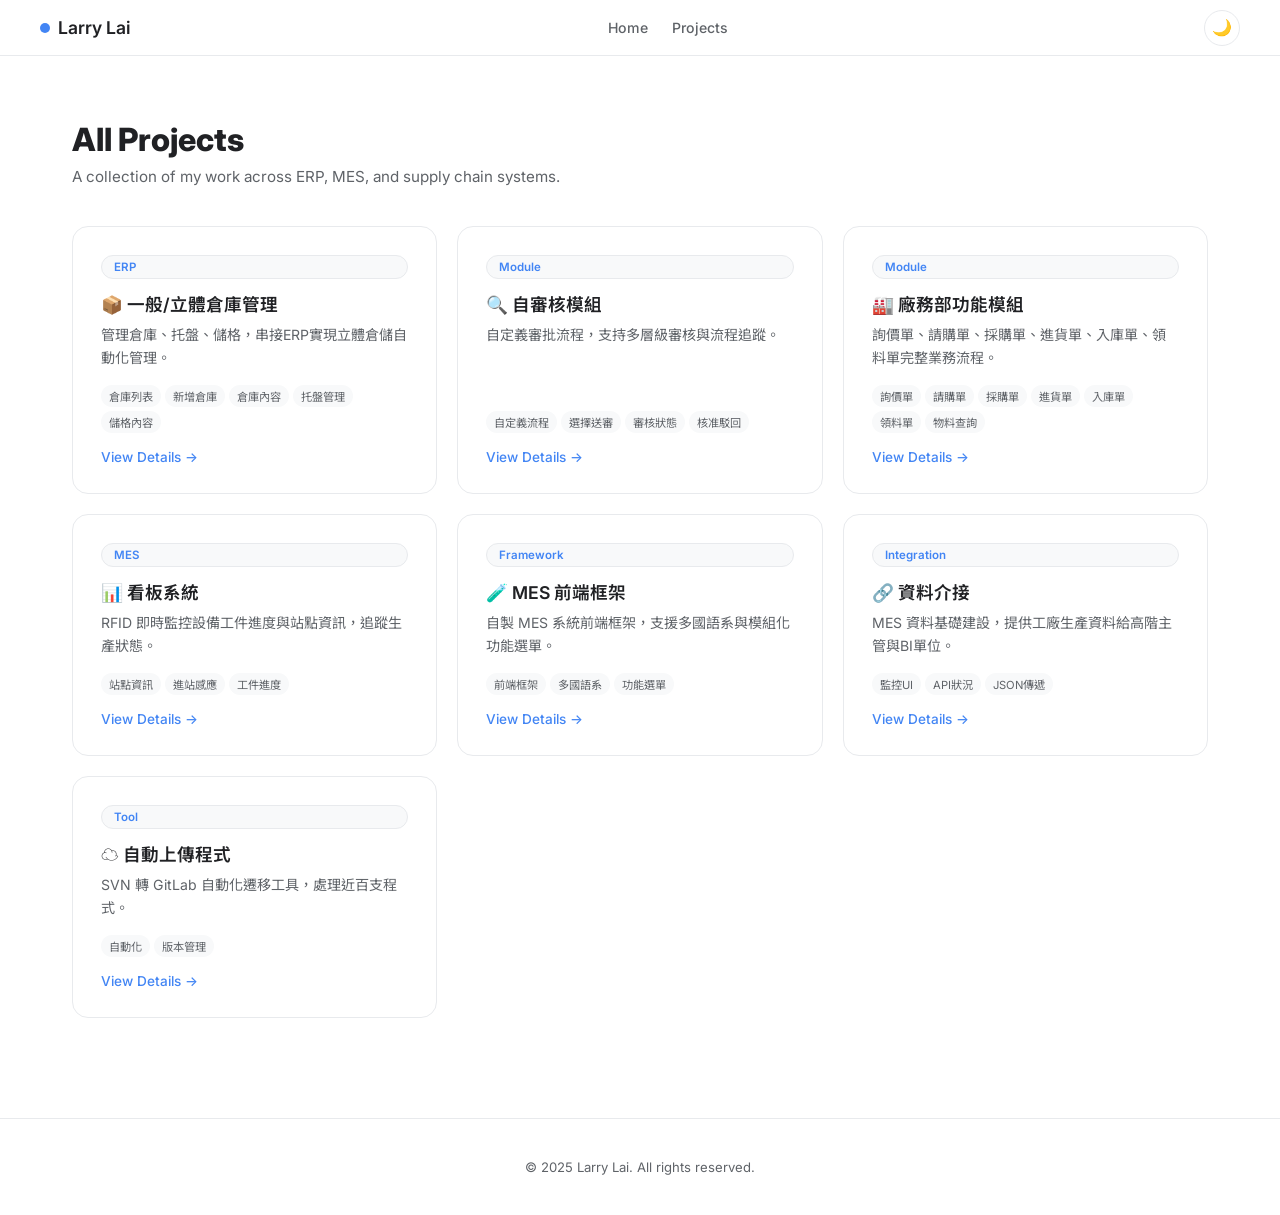
==== projects.html @ b279c8f0 "Add Google-style multi-page design with project detail pages and page transitions" ====
<!DOCTYPE html>
<html lang="zh-TW">
<head>
    <meta charset="UTF-8">
    <meta name="viewport" content="width=device-width, initial-scale=1.0">
    <title>Projects | Larry Lai</title>
    <link href="https://fonts.googleapis.com/css2?family=Inter:wght@300;400;500;600;700;800&family=Noto+Sans+TC:wght@300;400;500;700&display=swap" rel="stylesheet">
    <style>
        *{margin:0;padding:0;box-sizing:border-box}
        :root{--bg:#fff;--text:#202124;--text2:#5f6368;--blue:#4285f4;--border:#e8eaed;--card:#fff;--hover:#f8f9fa}
        [data-theme="dark"]{--bg:#1a1a1a;--text:#e8eaed;--text2:#9aa0a6;--border:#3c4043;--card:#2d2d2d;--hover:#383838}
        body{background:var(--bg);color:var(--text);font-family:'Inter','Noto Sans TC',sans-serif;transition:background 0.3s,color 0.3s}
        .page-wrap{animation:fadeUp 0.5s ease}
        .page-exit{animation:fadeOut 0.3s ease forwards}
        @keyframes fadeUp{from{opacity:0;transform:translateY(20px)}to{opacity:1;transform:translateY(0)}}
        @keyframes fadeOut{from{opacity:1}to{opacity:0}}
        .nav{position:fixed;top:0;left:0;right:0;z-index:100;background:var(--bg);border-bottom:1px solid var(--border);height:56px;display:flex;align-items:center;padding:0 32px}
        .nav-inner{max-width:1200px;margin:0 auto;width:100%;display:flex;align-items:center;justify-content:space-between}
        .nav-brand{display:flex;align-items:center;gap:8px;text-decoration:none;color:var(--text);font-weight:600;font-size:1.1rem}
        .nav-brand .dot{width:10px;height:10px;border-radius:50%;background:var(--blue)}
        .nav-links{display:flex;gap:24px;align-items:center}
        .nav-links a{color:var(--text2);text-decoration:none;font-size:0.88rem;font-weight:500;transition:color 0.2s}
        .nav-links a:hover{color:var(--blue)}
        .theme-toggle{width:36px;height:36px;border-radius:50%;border:1px solid var(--border);background:var(--card);cursor:pointer;font-size:1rem;display:flex;align-items:center;justify-content:center;transition:all 0.2s}
        .theme-toggle:hover{background:var(--hover)}
        .content{padding:120px 32px 60px;max-width:1200px;margin:0 auto}
        h1{font-size:2rem;font-weight:800;margin-bottom:8px}
        .subtitle{color:var(--text2);font-size:0.95rem;margin-bottom:40px}
        .grid{display:grid;grid-template-columns:repeat(auto-fit,minmax(320px,1fr));gap:20px}
        .card{padding:28px;border-radius:16px;border:1px solid var(--border);transition:all 0.3s;text-decoration:none;color:var(--text);display:flex;flex-direction:column}
        .card:hover{border-color:var(--blue);transform:translateY(-3px);box-shadow:0 8px 24px rgba(66,133,244,0.1)}
        .card .tag{display:inline-block;padding:4px 12px;border-radius:980px;background:var(--hover);color:var(--blue);font-size:0.72rem;font-weight:600;margin-bottom:12px;border:1px solid var(--border)}
        .card h3{font-size:1.1rem;font-weight:600;margin-bottom:8px}
        .card p{font-size:0.88rem;color:var(--text2);line-height:1.6;flex:1}
        .card .sections{margin-top:16px;display:flex;flex-wrap:wrap;gap:4px}
        .card .sec-tag{font-size:0.7rem;padding:3px 8px;border-radius:980px;background:var(--hover);color:var(--text2)}
        .card .arrow{margin-top:16px;color:var(--blue);font-size:0.85rem;font-weight:500;transition:transform 0.2s}
        .card:hover .arrow{transform:translateX(4px)}
        .footer{text-align:center;padding:40px 32px;border-top:1px solid var(--border);margin-top:40px;color:var(--text2);font-size:0.82rem}
        .reveal{opacity:0;transform:translateY(20px);transition:all 0.5s ease}
        .reveal.visible{opacity:1;transform:translateY(0)}
        .ripple{position:fixed;pointer-events:none;border-radius:50%;background:rgba(66,133,244,0.15);animation:rippleOut 0.6s ease-out forwards;z-index:9999}
        @keyframes rippleOut{0%{width:0;height:0;opacity:1}100%{width:80px;height:80px;opacity:0}}
        @media(max-width:768px){.nav{padding:0 16px}.content{padding:100px 16px 40px}.grid{grid-template-columns:1fr}}
    </style>
</head>
<body>
<div class="page-wrap" id="pageWrap">
<nav class="nav"><div class="nav-inner">
    <a href="../index.html" class="nav-brand" onclick="return pageNav(event,this)"><span class="dot"></span>Larry Lai</a>
    <div class="nav-links"><a href="../index.html" onclick="return pageNav(event,this)">Home</a><a href="projects.html">Projects</a></div>
    <button class="theme-toggle" id="themeBtn">&#x1F319;</button>
</div></nav>
<div class="content">
    <h1 class="reveal">All Projects</h1>
    <p class="subtitle reveal">A collection of my work across ERP, MES, and supply chain systems.</p>
    <div class="grid">
        <a href="projects/warehouse.html" class="card reveal" onclick="return pageNav(event,this)">
            <span class="tag">ERP</span><h3>&#x1F4E6; 一般/立體倉庫管理</h3>
            <p>管理倉庫、托盤、儲格，串接ERP實現立體倉儲自動化管理。</p>
            <div class="sections"><span class="sec-tag">倉庫列表</span><span class="sec-tag">新增倉庫</span><span class="sec-tag">倉庫內容</span><span class="sec-tag">托盤管理</span><span class="sec-tag">儲格內容</span></div>
            <span class="arrow">View Details &rarr;</span>
        </a>
        <a href="projects/review.html" class="card reveal" onclick="return pageNav(event,this)">
            <span class="tag">Module</span><h3>&#x1F50D; 自審核模組</h3>
            <p>自定義審批流程，支持多層級審核與流程追蹤。</p>
            <div class="sections"><span class="sec-tag">自定義流程</span><span class="sec-tag">選擇送審</span><span class="sec-tag">審核狀態</span><span class="sec-tag">核准駁回</span></div>
            <span class="arrow">View Details &rarr;</span>
        </a>
        <a href="projects/factory.html" class="card reveal" onclick="return pageNav(event,this)">
            <span class="tag">Module</span><h3>&#x1F3ED; 廠務部功能模組</h3>
            <p>詢價單、請購單、採購單、進貨單、入庫單、領料單完整業務流程。</p>
            <div class="sections"><span class="sec-tag">詢價單</span><span class="sec-tag">請購單</span><span class="sec-tag">採購單</span><span class="sec-tag">進貨單</span><span class="sec-tag">入庫單</span><span class="sec-tag">領料單</span><span class="sec-tag">物料查詢</span></div>
            <span class="arrow">View Details &rarr;</span>
        </a>
        <a href="projects/kanban.html" class="card reveal" onclick="return pageNav(event,this)">
            <span class="tag">MES</span><h3>&#x1F4CA; 看板系統</h3>
            <p>RFID 即時監控設備工件進度與站點資訊，追蹤生產狀態。</p>
            <div class="sections"><span class="sec-tag">站點資訊</span><span class="sec-tag">進站感應</span><span class="sec-tag">工件進度</span></div>
            <span class="arrow">View Details &rarr;</span>
        </a>
        <a href="projects/mes.html" class="card reveal" onclick="return pageNav(event,this)">
            <span class="tag">Framework</span><h3>&#x1F9EA; MES 前端框架</h3>
            <p>自製 MES 系統前端框架，支援多國語系與模組化功能選單。</p>
            <div class="sections"><span class="sec-tag">前端框架</span><span class="sec-tag">多國語系</span><span class="sec-tag">功能選單</span></div>
            <span class="arrow">View Details &rarr;</span>
        </a>
        <a href="projects/dataFoundation.html" class="card reveal" onclick="return pageNav(event,this)">
            <span class="tag">Integration</span><h3>&#x1F517; 資料介接</h3>
            <p>MES 資料基礎建設，提供工廠生產資料給高階主管與BI單位。</p>
            <div class="sections"><span class="sec-tag">監控UI</span><span class="sec-tag">API狀況</span><span class="sec-tag">JSON傳遞</span></div>
            <span class="arrow">View Details &rarr;</span>
        </a>
        <a href="projects/autoPush.html" class="card reveal" onclick="return pageNav(event,this)">
            <span class="tag">Tool</span><h3>&#x2601;&#xFE0F; 自動上傳程式</h3>
            <p>SVN 轉 GitLab 自動化遷移工具，處理近百支程式。</p>
            <div class="sections"><span class="sec-tag">自動化</span><span class="sec-tag">版本管理</span></div>
            <span class="arrow">View Details &rarr;</span>
        </a>
    </div>
</div>
<footer class="footer">&copy; 2025 Larry Lai. All rights reserved.</footer>
</div>
<script>
var btn=document.getElementById('themeBtn'),dark=false;
btn.addEventListener('click',function(){dark=!dark;document.documentElement.setAttribute('data-theme',dark?'dark':'');btn.innerHTML=dark?'\u2600\uFE0F':'\uD83C\uDF19'});
var obs=new IntersectionObserver(function(e){e.forEach(function(x){if(x.isIntersecting)x.target.classList.add('visible')})},{threshold:0.1});
document.querySelectorAll('.reveal').forEach(function(el){obs.observe(el)});
function pageNav(e,el){e.preventDefault();var w=document.getElementById('pageWrap');w.classList.add('page-exit');setTimeout(function(){window.location.href=el.href},300);return false}
document.addEventListener('click',function(e){var r=document.createElement('div');r.className='ripple';r.style.left=(e.clientX-40)+'px';r.style.top=(e.clientY-40)+'px';document.body.appendChild(r);setTimeout(function(){r.remove()},600)});
</script>
</body>
</html>
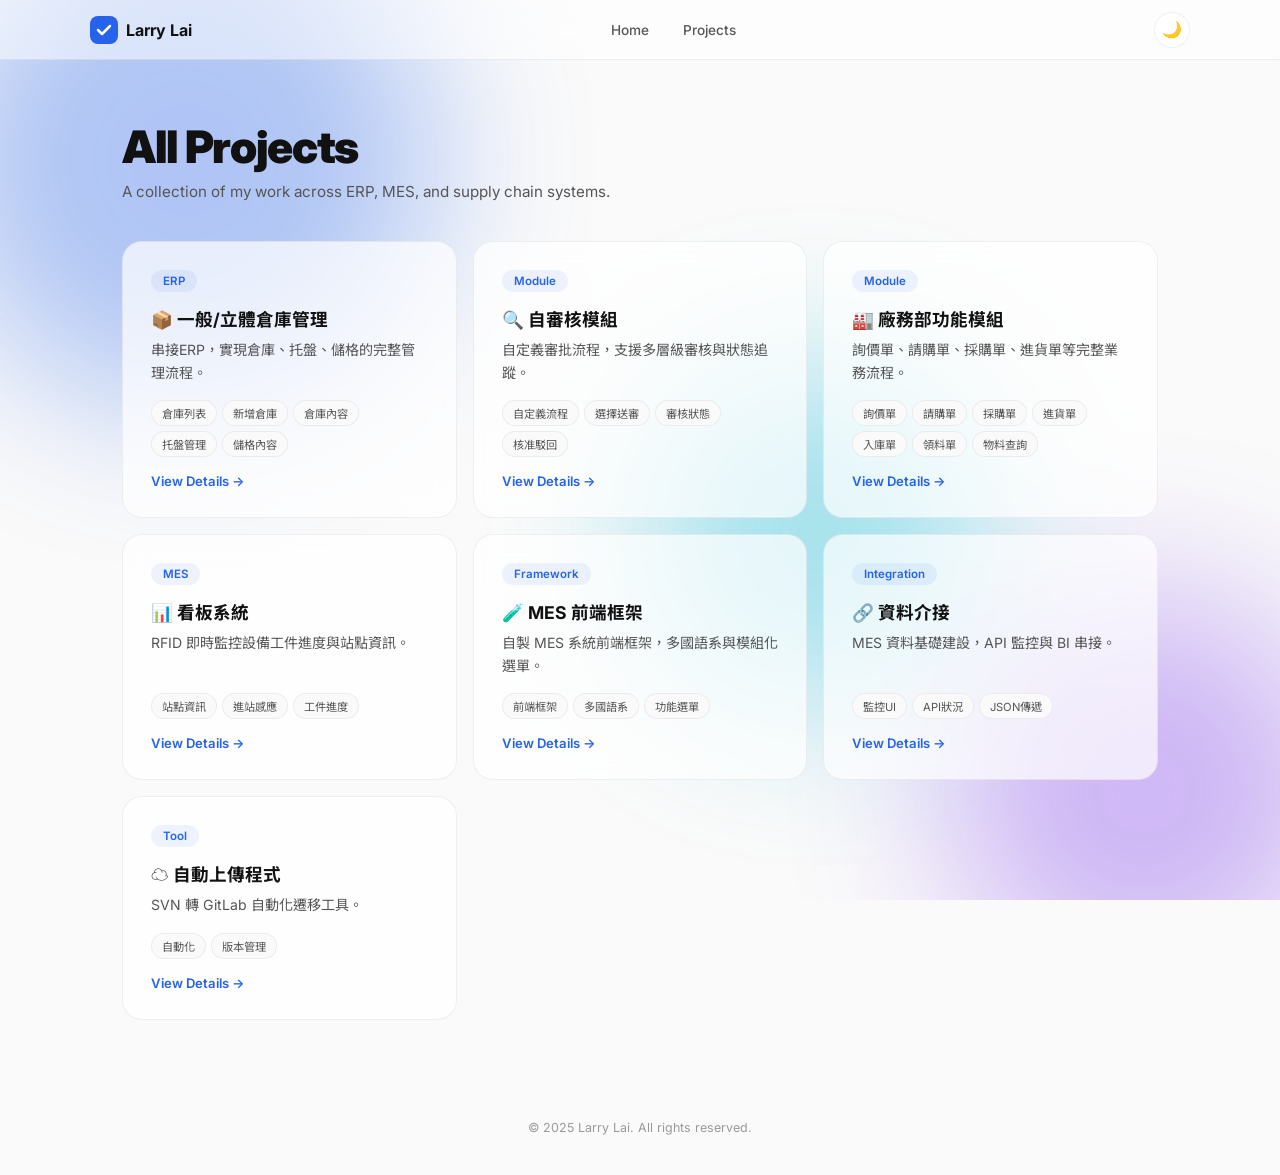
==== commit 18f7d491: "Premium redesign: animated orbs, glass morphism, gradient accents, cursor glow, improved typography" ====
--- a/projects.html
+++ b/projects.html
@@ -4,96 +4,109 @@
     <meta charset="UTF-8">
     <meta name="viewport" content="width=device-width, initial-scale=1.0">
     <title>Projects | Larry Lai</title>
-    <link href="https://fonts.googleapis.com/css2?family=Inter:wght@300;400;500;600;700;800&family=Noto+Sans+TC:wght@300;400;500;700&display=swap" rel="stylesheet">
+    <link href="https://fonts.googleapis.com/css2?family=Inter:wght@300;400;500;600;700;800;900&family=Noto+Sans+TC:wght@300;400;500;700&display=swap" rel="stylesheet">
     <style>
         *{margin:0;padding:0;box-sizing:border-box}
-        :root{--bg:#fff;--text:#202124;--text2:#5f6368;--blue:#4285f4;--border:#e8eaed;--card:#fff;--hover:#f8f9fa}
-        [data-theme="dark"]{--bg:#1a1a1a;--text:#e8eaed;--text2:#9aa0a6;--border:#3c4043;--card:#2d2d2d;--hover:#383838}
-        body{background:var(--bg);color:var(--text);font-family:'Inter','Noto Sans TC',sans-serif;transition:background 0.3s,color 0.3s}
-        .page-wrap{animation:fadeUp 0.5s ease}
-        .page-exit{animation:fadeOut 0.3s ease forwards}
-        @keyframes fadeUp{from{opacity:0;transform:translateY(20px)}to{opacity:1;transform:translateY(0)}}
-        @keyframes fadeOut{from{opacity:1}to{opacity:0}}
-        .nav{position:fixed;top:0;left:0;right:0;z-index:100;background:var(--bg);border-bottom:1px solid var(--border);height:56px;display:flex;align-items:center;padding:0 32px}
-        .nav-inner{max-width:1200px;margin:0 auto;width:100%;display:flex;align-items:center;justify-content:space-between}
-        .nav-brand{display:flex;align-items:center;gap:8px;text-decoration:none;color:var(--text);font-weight:600;font-size:1.1rem}
-        .nav-brand .dot{width:10px;height:10px;border-radius:50%;background:var(--blue)}
-        .nav-links{display:flex;gap:24px;align-items:center}
-        .nav-links a{color:var(--text2);text-decoration:none;font-size:0.88rem;font-weight:500;transition:color 0.2s}
-        .nav-links a:hover{color:var(--blue)}
-        .theme-toggle{width:36px;height:36px;border-radius:50%;border:1px solid var(--border);background:var(--card);cursor:pointer;font-size:1rem;display:flex;align-items:center;justify-content:center;transition:all 0.2s}
-        .theme-toggle:hover{background:var(--hover)}
-        .content{padding:120px 32px 60px;max-width:1200px;margin:0 auto}
-        h1{font-size:2rem;font-weight:800;margin-bottom:8px}
-        .subtitle{color:var(--text2);font-size:0.95rem;margin-bottom:40px}
-        .grid{display:grid;grid-template-columns:repeat(auto-fit,minmax(320px,1fr));gap:20px}
-        .card{padding:28px;border-radius:16px;border:1px solid var(--border);transition:all 0.3s;text-decoration:none;color:var(--text);display:flex;flex-direction:column}
-        .card:hover{border-color:var(--blue);transform:translateY(-3px);box-shadow:0 8px 24px rgba(66,133,244,0.1)}
-        .card .tag{display:inline-block;padding:4px 12px;border-radius:980px;background:var(--hover);color:var(--blue);font-size:0.72rem;font-weight:600;margin-bottom:12px;border:1px solid var(--border)}
-        .card h3{font-size:1.1rem;font-weight:600;margin-bottom:8px}
-        .card p{font-size:0.88rem;color:var(--text2);line-height:1.6;flex:1}
-        .card .sections{margin-top:16px;display:flex;flex-wrap:wrap;gap:4px}
-        .card .sec-tag{font-size:0.7rem;padding:3px 8px;border-radius:980px;background:var(--hover);color:var(--text2)}
-        .card .arrow{margin-top:16px;color:var(--blue);font-size:0.85rem;font-weight:500;transition:transform 0.2s}
-        .card:hover .arrow{transform:translateX(4px)}
-        .footer{text-align:center;padding:40px 32px;border-top:1px solid var(--border);margin-top:40px;color:var(--text2);font-size:0.82rem}
-        .reveal{opacity:0;transform:translateY(20px);transition:all 0.5s ease}
+        :root{--bg:#fafafa;--text:#111;--text2:#555;--text3:#999;--accent:#2563eb;--accent2:#7c3aed;--accent3:#06b6d4;--card:rgba(255,255,255,0.7);--card-border:rgba(0,0,0,0.06);--glass:rgba(255,255,255,0.5)}
+        [data-theme="dark"]{--bg:#0a0a0f;--text:#f0f0f5;--text2:#aaa;--text3:#666;--accent:#60a5fa;--accent2:#a78bfa;--accent3:#22d3ee;--card:rgba(255,255,255,0.04);--card-border:rgba(255,255,255,0.08);--glass:rgba(255,255,255,0.03)}
+        body{background:var(--bg);color:var(--text);font-family:'Inter','Noto Sans TC',sans-serif;transition:background 0.5s,color 0.5s;overflow-x:hidden}
+        .orbs{position:fixed;top:0;left:0;width:100%;height:100%;pointer-events:none;z-index:0;overflow:hidden}
+        .orb{position:absolute;border-radius:50%;filter:blur(80px);opacity:0.35;animation:orbFloat 20s ease-in-out infinite}
+        .orb-1{width:500px;height:500px;background:#2563eb;top:-10%;left:-5%}
+        .orb-2{width:400px;height:400px;background:#7c3aed;bottom:-10%;right:-5%;animation-delay:-7s}
+        .orb-3{width:350px;height:350px;background:#06b6d4;top:40%;left:50%;animation-delay:-14s}
+        [data-theme="dark"] .orb{opacity:0.15}
+        @keyframes orbFloat{0%,100%{transform:translate(0,0) scale(1)}25%{transform:translate(30px,-40px) scale(1.1)}50%{transform:translate(-20px,30px) scale(0.95)}75%{transform:translate(40px,20px) scale(1.05)}}
+        .page-wrap{position:relative;z-index:1;animation:pageIn 0.6s cubic-bezier(0.16,1,0.3,1)}
+        .page-exit{animation:pageOut 0.3s ease forwards}
+        @keyframes pageIn{from{opacity:0;transform:translateY(24px)}to{opacity:1;transform:translateY(0)}}
+        @keyframes pageOut{to{opacity:0;transform:translateY(-12px)}}
+        .nav{position:fixed;top:0;left:0;right:0;z-index:100;height:60px;display:flex;align-items:center;padding:0 32px;background:var(--glass);backdrop-filter:blur(20px);-webkit-backdrop-filter:blur(20px);border-bottom:1px solid var(--card-border)}
+        .nav-inner{max-width:1100px;margin:0 auto;width:100%;display:flex;align-items:center;justify-content:space-between}
+        .nav-brand{text-decoration:none;font-weight:700;font-size:1rem;color:var(--text);display:flex;align-items:center;gap:8px}
+        .nav-brand svg{width:28px;height:28px}
+        .nav-links{display:flex;gap:6px;align-items:center}
+        .nav-links a{color:var(--text2);text-decoration:none;font-size:0.85rem;font-weight:500;padding:6px 14px;border-radius:980px;transition:all 0.2s}
+        .nav-links a:hover{color:var(--accent)}
+        .theme-toggle{width:36px;height:36px;border-radius:50%;border:1px solid var(--card-border);background:var(--card);cursor:pointer;font-size:1rem;display:flex;align-items:center;justify-content:center;transition:all 0.3s}
+        .theme-toggle:hover{transform:rotate(30deg) scale(1.1)}
+        .content{padding:120px 32px 60px;max-width:1100px;margin:0 auto}
+        .page-title{font-size:clamp(2rem,4vw,2.8rem);font-weight:900;letter-spacing:-0.03em;margin-bottom:8px}
+        .page-sub{color:var(--text2);font-size:0.95rem;margin-bottom:40px}
+        .grid{display:grid;grid-template-columns:repeat(auto-fit,minmax(320px,1fr));gap:16px}
+        .card{padding:28px;border-radius:20px;background:var(--card);border:1px solid var(--card-border);backdrop-filter:blur(12px);transition:all 0.4s cubic-bezier(0.16,1,0.3,1);text-decoration:none;color:var(--text);display:flex;flex-direction:column;position:relative;overflow:hidden}
+        .card::after{content:'';position:absolute;inset:0;border-radius:20px;background:linear-gradient(135deg,rgba(37,99,235,0.05),rgba(124,58,237,0.05));opacity:0;transition:opacity 0.3s}
+        .card:hover{border-color:var(--accent);transform:translateY(-4px);box-shadow:0 12px 40px rgba(37,99,235,0.08)}
+        .card:hover::after{opacity:1}
+        .card .tag{display:inline-block;padding:4px 12px;border-radius:980px;background:rgba(37,99,235,0.08);color:var(--accent);font-size:0.72rem;font-weight:600;margin-bottom:14px;position:relative;z-index:1;width:fit-content}
+        .card h3{font-size:1.1rem;font-weight:700;margin-bottom:8px;position:relative;z-index:1}
+        .card p{font-size:0.88rem;color:var(--text2);line-height:1.6;flex:1;position:relative;z-index:1}
+        .card .sections{margin-top:16px;display:flex;flex-wrap:wrap;gap:5px;position:relative;z-index:1}
+        .card .sec-tag{font-size:0.7rem;padding:4px 10px;border-radius:980px;background:var(--bg);color:var(--text2);border:1px solid var(--card-border)}
+        .card .arrow{margin-top:16px;color:var(--accent);font-size:0.82rem;font-weight:600;transition:gap 0.3s;display:inline-flex;align-items:center;gap:4px;position:relative;z-index:1}
+        .card:hover .arrow{gap:8px}
+        .footer{text-align:center;padding:40px 32px;color:var(--text3);font-size:0.78rem}
+        .reveal{opacity:0;transform:translateY(20px);transition:all 0.6s cubic-bezier(0.16,1,0.3,1)}
         .reveal.visible{opacity:1;transform:translateY(0)}
-        .ripple{position:fixed;pointer-events:none;border-radius:50%;background:rgba(66,133,244,0.15);animation:rippleOut 0.6s ease-out forwards;z-index:9999}
-        @keyframes rippleOut{0%{width:0;height:0;opacity:1}100%{width:80px;height:80px;opacity:0}}
-        @media(max-width:768px){.nav{padding:0 16px}.content{padding:100px 16px 40px}.grid{grid-template-columns:1fr}}
+        .ripple{position:fixed;pointer-events:none;border-radius:50%;border:2px solid var(--accent);animation:rippleOut 0.6s ease-out forwards;z-index:9999}
+        @keyframes rippleOut{0%{width:0;height:0;opacity:0.6}100%{width:60px;height:60px;opacity:0}}
+        @media(max-width:768px){.nav{padding:0 16px}.nav-links{display:none}.content{padding:100px 16px 40px}.grid{grid-template-columns:1fr}}
     </style>
 </head>
 <body>
+<div class="orbs"><div class="orb orb-1"></div><div class="orb orb-2"></div><div class="orb orb-3"></div></div>
 <div class="page-wrap" id="pageWrap">
 <nav class="nav"><div class="nav-inner">
-    <a href="../index.html" class="nav-brand" onclick="return pageNav(event,this)"><span class="dot"></span>Larry Lai</a>
+    <a href="../index.html" class="nav-brand" onclick="return pageNav(event,this)">
+        <svg viewBox="0 0 28 28" fill="none"><rect width="28" height="28" rx="8" fill="url(#g1)"/><path d="M8 14l4 4 8-8" stroke="#fff" stroke-width="2.5" stroke-linecap="round" stroke-linejoin="round"/><defs><linearGradient id="g1" x1="0" y1="0" x2="28" y2="28"><stop stop-color="#2563eb"/><stop offset="1" stop-color="#7c3aed"/></linearGradient></defs></svg>
+        Larry Lai
+    </a>
     <div class="nav-links"><a href="../index.html" onclick="return pageNav(event,this)">Home</a><a href="projects.html">Projects</a></div>
     <button class="theme-toggle" id="themeBtn">&#x1F319;</button>
 </div></nav>
 <div class="content">
-    <h1 class="reveal">All Projects</h1>
-    <p class="subtitle reveal">A collection of my work across ERP, MES, and supply chain systems.</p>
+    <h1 class="page-title reveal">All Projects</h1>
+    <p class="page-sub reveal">A collection of my work across ERP, MES, and supply chain systems.</p>
     <div class="grid">
         <a href="projects/warehouse.html" class="card reveal" onclick="return pageNav(event,this)">
             <span class="tag">ERP</span><h3>&#x1F4E6; 一般/立體倉庫管理</h3>
-            <p>管理倉庫、托盤、儲格，串接ERP實現立體倉儲自動化管理。</p>
+            <p>串接ERP，實現倉庫、托盤、儲格的完整管理流程。</p>
             <div class="sections"><span class="sec-tag">倉庫列表</span><span class="sec-tag">新增倉庫</span><span class="sec-tag">倉庫內容</span><span class="sec-tag">托盤管理</span><span class="sec-tag">儲格內容</span></div>
             <span class="arrow">View Details &rarr;</span>
         </a>
         <a href="projects/review.html" class="card reveal" onclick="return pageNav(event,this)">
             <span class="tag">Module</span><h3>&#x1F50D; 自審核模組</h3>
-            <p>自定義審批流程，支持多層級審核與流程追蹤。</p>
+            <p>自定義審批流程，支援多層級審核與狀態追蹤。</p>
             <div class="sections"><span class="sec-tag">自定義流程</span><span class="sec-tag">選擇送審</span><span class="sec-tag">審核狀態</span><span class="sec-tag">核准駁回</span></div>
             <span class="arrow">View Details &rarr;</span>
         </a>
         <a href="projects/factory.html" class="card reveal" onclick="return pageNav(event,this)">
             <span class="tag">Module</span><h3>&#x1F3ED; 廠務部功能模組</h3>
-            <p>詢價單、請購單、採購單、進貨單、入庫單、領料單完整業務流程。</p>
+            <p>詢價單、請購單、採購單、進貨單等完整業務流程。</p>
             <div class="sections"><span class="sec-tag">詢價單</span><span class="sec-tag">請購單</span><span class="sec-tag">採購單</span><span class="sec-tag">進貨單</span><span class="sec-tag">入庫單</span><span class="sec-tag">領料單</span><span class="sec-tag">物料查詢</span></div>
             <span class="arrow">View Details &rarr;</span>
         </a>
         <a href="projects/kanban.html" class="card reveal" onclick="return pageNav(event,this)">
             <span class="tag">MES</span><h3>&#x1F4CA; 看板系統</h3>
-            <p>RFID 即時監控設備工件進度與站點資訊，追蹤生產狀態。</p>
+            <p>RFID 即時監控設備工件進度與站點資訊。</p>
             <div class="sections"><span class="sec-tag">站點資訊</span><span class="sec-tag">進站感應</span><span class="sec-tag">工件進度</span></div>
             <span class="arrow">View Details &rarr;</span>
         </a>
         <a href="projects/mes.html" class="card reveal" onclick="return pageNav(event,this)">
             <span class="tag">Framework</span><h3>&#x1F9EA; MES 前端框架</h3>
-            <p>自製 MES 系統前端框架，支援多國語系與模組化功能選單。</p>
+            <p>自製 MES 系統前端框架，多國語系與模組化選單。</p>
             <div class="sections"><span class="sec-tag">前端框架</span><span class="sec-tag">多國語系</span><span class="sec-tag">功能選單</span></div>
             <span class="arrow">View Details &rarr;</span>
         </a>
         <a href="projects/dataFoundation.html" class="card reveal" onclick="return pageNav(event,this)">
             <span class="tag">Integration</span><h3>&#x1F517; 資料介接</h3>
-            <p>MES 資料基礎建設，提供工廠生產資料給高階主管與BI單位。</p>
+            <p>MES 資料基礎建設，API 監控與 BI 串接。</p>
             <div class="sections"><span class="sec-tag">監控UI</span><span class="sec-tag">API狀況</span><span class="sec-tag">JSON傳遞</span></div>
             <span class="arrow">View Details &rarr;</span>
         </a>
         <a href="projects/autoPush.html" class="card reveal" onclick="return pageNav(event,this)">
             <span class="tag">Tool</span><h3>&#x2601;&#xFE0F; 自動上傳程式</h3>
-            <p>SVN 轉 GitLab 自動化遷移工具，處理近百支程式。</p>
+            <p>SVN 轉 GitLab 自動化遷移工具。</p>
             <div class="sections"><span class="sec-tag">自動化</span><span class="sec-tag">版本管理</span></div>
             <span class="arrow">View Details &rarr;</span>
         </a>
@@ -107,7 +120,7 @@
 var obs=new IntersectionObserver(function(e){e.forEach(function(x){if(x.isIntersecting)x.target.classList.add('visible')})},{threshold:0.1});
 document.querySelectorAll('.reveal').forEach(function(el){obs.observe(el)});
 function pageNav(e,el){e.preventDefault();var w=document.getElementById('pageWrap');w.classList.add('page-exit');setTimeout(function(){window.location.href=el.href},300);return false}
-document.addEventListener('click',function(e){var r=document.createElement('div');r.className='ripple';r.style.left=(e.clientX-40)+'px';r.style.top=(e.clientY-40)+'px';document.body.appendChild(r);setTimeout(function(){r.remove()},600)});
+document.addEventListener('click',function(e){var r=document.createElement('div');r.className='ripple';r.style.left=(e.clientX-30)+'px';r.style.top=(e.clientY-30)+'px';document.body.appendChild(r);setTimeout(function(){r.remove()},600)});
 </script>
 </body>
 </html>
